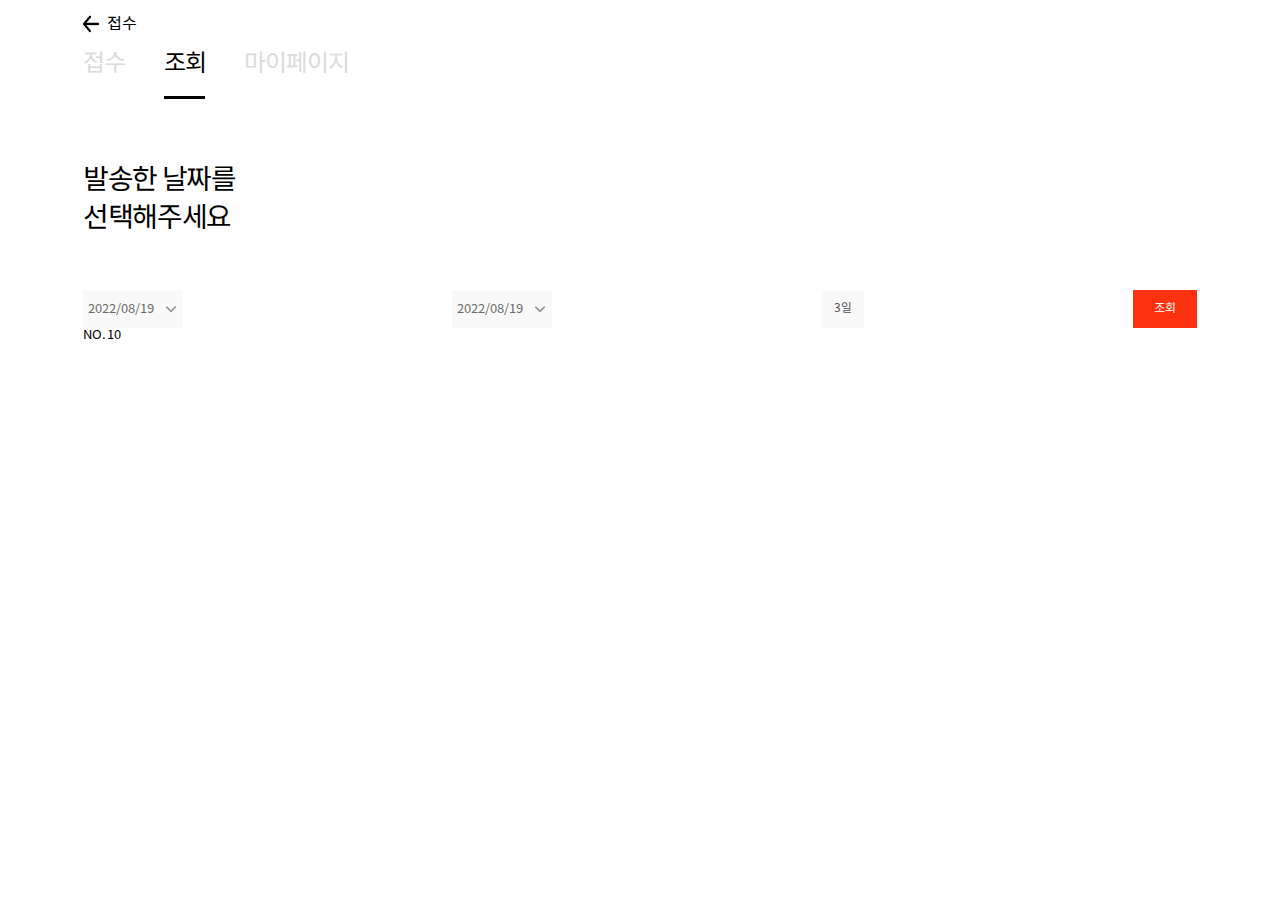
==== html/lookup.html @ a94cf65e "." ====
<!DOCTYPE html>
<html lang="ko">
<head>
  <meta charset="UTF-8">
  <meta http-equiv="X-UA-Compatible" content="IE=edge">
  <meta name="viewport" content="width=device-width, initial-scale=1.0">
  <title>HOME NUMBER META</title>
  <link rel="stylesheet" href="../asset/css/common.css">
</head>
<body>
   <div class="wrap">
    <div class="wrap_inner">
      <div class="head">
        <div class="logoBox">
          <a href=""><img src="../asset/images/previousPage_icon.png" alt="" class="previousIcon"></a>
          <p class="headTitle">접수</p>
        </div>
      </div>
      <div class="mainCon" id="lookup">
        <div class="miniNav flexBox">
          <a href="./receipt.html"><p>접수</p></a>
          <a href="./lookup.html"><p class="active">조회</p></a>
          <a href=""><p>마이페이지</p></a>
        </div>
        <p class="title">
          발송한 날짜를<br/>
          선택해주세요
        </p>
        <div class="dateBox">
          <div class="selectBox">
            <select name="" id="">
              <option value="">2022/08/19</option>
              <option value="">2022/08/20</option>
              <option value="">2022/08/21</option>
              <option value="">2022/08/22</option>
              <option value="">2022/08/23</option>
              <option value="">2022/08/24</option>
            </select>
            <img src="../asset/images/select_arrow.png" alt="">
          </div>
          <div class="selectBox">
            <select name="" id="">
              <option value="">2022/08/19</option>
              <option value="">2022/08/20</option>
              <option value="">2022/08/21</option>
              <option value="">2022/08/22</option>
              <option value="">2022/08/23</option>
              <option value="">2022/08/24</option>
            </select>
            <img src="../asset/images/select_arrow.png" alt="">
          </div>
          <input type="text" value="3일">
          <button>조회</button>
        </div>
        <div class="contents">
          <div class="item">
            <p class="itemNum">NO. 10</p>
            
          </div>
        </div>
      </div>
    </div>
   </div>
   <script src="../asset/js/jquery-1.11.3.min.js"></script>
   <script src="../asset/js/default.js"></script>
</body>
</html>
---- asset/css/common.css ----
@charset "utf-8";

@font-face {
  font-family: 'notoSans';
  src: url("../font/notokr-light.eot");
  src: url("../font/notokr-light.eot?#iefix") format("embedded-opentype"), url("../font/notokr-light.woff") format("woff"), url("../font/notokr-light.ttf") format("truetype");
  font-weight: 300;
  font-style: normal;
}
@font-face {
  font-family: 'notoSans';
  src: url("../font/notokr-regular.eot");
  src: url("../font/notokr-regular.eot?#iefix") format("embedded-opentype"), url("../font/notokr-regular.woff") format("woff"), url("../font/notokr-regular.ttf") format("truetype");
  font-weight: 400;
  font-style: normal;
}
@font-face {
  font-family: 'notoSans';
  src: url("../font/notokr-medium.eot");
  src: url("../font/notokr-medium.eot?#iefix") format("embedded-opentype"), url("../font/notokr-medium.woff") format("woff"), url("../font/notokr-medium.ttf") format("truetype");
  font-weight: 500;
  font-style: normal;
}
@font-face {
  font-family: 'notoSans';
  src: url("../font/notokr-bold.eot");
  src: url("../font/notokr-bold.eot?#iefix") format("embedded-opentype"), url("../font/notokr-bold.woff") format("woff"), url("../font/notokr-bold.ttf") format("truetype");
  font-weight: 700;
  font-style: normal;
}

/* reset */
html, body {position:relative; -webkit-font-smoothing:antialiased;height:100%}
html, body, div, span, object, iframe, h1, h2, h3, h4, h5, h6, p, a, button, address, em, img, small, strong, sub, sup, dl, dt, dd, ol, ul, li, fieldset, form, label, legend,table, caption, tbody, tfoot, thead, tr, th, td, hr {margin:0; padding:0;box-sizing:border-box;}
body {padding:0; background:#fff; font-family: 'notoSans', sans-serif;font-size:13px;font-weight:400;color:#000;box-sizing:border-box;line-height:1.2;letter-spacing:-0.025em;word-break: keep-all;}
h1, h2, h3, h4, h5, h6 {font-weight:normal}
ol, ul, li {list-style:none}
table {width:100%; border-collapse:separate; border-spacing:0}
form, fieldset, iframe {display:block; border:0}
img, button {border:0 none; vertical-align:middle}
hr {height:0; display:none}
i, em, address {font-style:normal}
label, button {cursor:pointer}
strong{font-weight:normal;}
caption, legend {width:0; height:0; margin:0; padding:0; text-indent:-9999em; overflow:hidden; font-size:0;}
.blind {position:absolute !important; left:-9999em; width:0; height:0; margin:0; padding:0; text-indent:-9999em; overflow:hidden; font-size:0; line-height:0;}
header, footer, section, article, aside, nav, hgroup, details, menu, figure, figcaption {display:block;box-sizing:border-box;}
input, textarea, select {margin:0; padding:0; font-family:'notoSans', sans-serif; font-size:13px;  color:#000; vertical-align:middle;box-sizing:border-box;}
select{appearance:none;-webkit-appearance:none;-moz-appearance:none;}
select::-ms-expand {display:none}
textarea {border: 1px solid #000; resize:none; overflow-y:auto}
button {overflow:visible; margin:0; padding:0; border:0 none; background:none; font-size:0; font-family:'Roboto', 'notoSans', sans-serif; vertical-align:top; cursor:pointer;}
button::-moz-focus-inner {border:0; padding:0;}
.ellipsis {display:block; overflow:hidden; white-space:nowrap; text-overflow:ellipsis;}
a {color:#000; text-decoration:none; word-break:break-all;}
a:link, a:visited, a:hover, a:active, a:focus {text-decoration:none;}
input:-webkit-autofill{-webkit-box-shadow:0 0 0px 1000px white inset;}

/* Interval */
.mt0{margin-top:0px !important}
.mt5{margin-top:5px !important}
.mt6{margin-top:6px !important}
.mt10{margin-top:10px !important}
.mt15{margin-top:15px !important}
.mt20{margin-top:20px !important}
.mt25{margin-top:25px !important}
.mt30{margin-top:30px !important}
.mt35{margin-top:35px !important}
.mt40{margin-top:40px !important}
.mt50{margin-top:50px !important}
.mt60{margin-top:60px !important}
.mt70{margin-top:70px !important}
.mt80{margin-top:80px !important}
.mt90{margin-top:90px !important}
.mt100{margin-top:100px !important}

.mb0{margin-bottom:0px !important}
.mb6{margin-bottom:6px !important}
.mb10{margin-bottom:10px !important}
.mb15{margin-bottom:15px !important}
.mb20{margin-bottom:20px !important}
.mb30{margin-bottom:30px !important}
.mb40{margin-bottom:40px !important}
.mb50{margin-bottom:50px !important}
.mb60{margin-bottom:60px !important}
.mb70{margin-bottom:70px !important}
.mb80{margin-bottom:80px !important}
.mb90{margin-bottom:90px !important}
.mb100{margin-bottom:100px !important}

.ml0{margin-left:0px !important}
.ml10{margin-left:10px !important}
.ml15{margin-left:15px !important}
.ml20{margin-left:20px !important}
.ml30{margin-left:30px !important}
.ml40{margin-left:40px !important}
.ml50{margin-left:50px !important}
.ml60{margin-left:60px !important}
.ml70{margin-left:70px !important}
.ml80{margin-left:80px !important}
.ml90{margin-left:90px !important}
.ml100{margin-left:100px !important}

.mr0{margin-right:0px !important}
.mr10{margin-right:10px !important}
.mr20{margin-right:20px !important}
.mr30{margin-right:30px !important}
.mr40{margin-right:40px !important}
.mr50{margin-right:50px !important}
.mr60{margin-right:60px !important}
.mr70{margin-right:70px !important}
.mr80{margin-right:80px !important}
.mr90{margin-right:90px !important}
.mr100{margin-right:100px !important}

/* floating */
.fl {float:left;}
.fr {float:right !important;}
.fn {float:none !important;}
.cl {clear:both;}

/* Align */
.tal{text-align:left !important}
.tac{text-align:center !important}
.tar{text-align:right !important}
.aTop{vertical-align:top !important}
.aMid{vertical-align:middle !important}
.aBtm{vertical-align:bottom !important}

/* border */
.bdBtmNo{border-bottom:0 !important}
.bdTopNo{border-bottom:0 !important}
.bdLeftNo{border-bottom:0 !important}
.bdRightNo{border-bottom:0 !important}

/* font weight */
.fontN{font-weight:400 !important}
.fontR{font-weight: 500 !important;}
.fontB{font-weight:700 !important}

/* Input */
input[type=text],input[type=password],input[type=number] {width: 100%;height: 40px;background-color: #F9F9F9;border: none; padding-left: 7px;font-size: 16px;line-height: 40px; margin-top:9px;}
input[type=text]::placeholder,input[type=password]::placeholder {font-size: 16px;line-height: 40px;color: #DBDBDB;}
input[type=text]:focus,input[type=password]:focus{outline: none;}
input[type=submit] {width: 100%;height: 48px;background-color: #FF3210;box-shadow: 2px 3px 5px rgba(0, 0, 0, 0.15);font-weight: 400;font-size: 16px;line-height: 22px;color: #FFFFFF;border: none;margin-top: 22px;}
.inputBox {position: relative; margin-top: 8px;}

/* select */
.selectBox{  position: relative;  width: 150px;  height: 28px;  margin-top: 16px;}
select{  width: 100%;  height: 100%;  padding-left: 5px;  color: #6B6B6B;  background-color: #F9F9F9;  outline: none;  border: none;}
.selectBox img {  position: absolute;  top: 50%;  right: 0;  transform: translate(-50%,-50%);}
select option {  color: #000;  background-color: #fff;}
select option::-ms-check {  color: #fff;  background-color: #000;}

/* COMMON */
.wrap {width: 100vw;}
.wrap_inner {width: 87vw;min-width: 328px;margin: 0 auto;padding-bottom: 16px;}
.head {width: 100%;height: 48px;}
.head .logoBox {display: flex;align-items: center;width: 64px;height: 48px;}
.head .logoBox img{width: 100%;}
.head .logoBox img.previousIcon{width: 16px;}
.head .logoBox .headTitle{font-size: 16px; margin-left: 8px; line-height: 22px;}
.xIcon {position: absolute; top: 50%; right: 12px; transform: translate(-50%,-50%); cursor: pointer;display: none;}
.flexBox {display: flex;}
.flexBox input{width: calc(100% - 131px);}
.flexBox button {margin-top: 9px;}

.title {font-weight: 100;font-size: 28px;line-height: 38px;}
.login_idBox{margin-top: 24px;}
.errMsgBox{position: absolute;top:100%; font-size: 12px; line-height: 16px;color: #FF3210;margin-top: 7px; display: none;}
.passMsgBox{position: absolute; font-size: 12px; line-height: 16px;color: #02B82A;margin-top: 7px; display: block;}
.check_fake{position: relative;display: block;width: 16px;height: 16px;background-image: url('../images/check_no.png');background-size: cover;float: left;margin-right: 15px;top: 2px;}
.fakeBox{margin-top: 9px;font-size: 16px;line-height: 22px;margin-bottom: 24px;}
.fakeBox::after{clear: both;}
.fakeBox input {display: none;}
.check_fake.active{background-image: url('../images/check_on.png');}
.phone_certiBox {display: flex;}
.phone_certiBox input{width: calc(100% - 131px);}
.certiNumBtn {width: 118px !important;height: 40px;margin-left: 13px;background: #DBDBDB;font-size: 16px;line-height: 22px;color: #FFFFFF;margin-top: 9px;}
.resetPwLink {font-size: 12px;line-height: 16px;color: #191919;margin-top: 10px;text-align: center;}
.resetPwLink a{color: #2BB2FF;margin-left: 5px;}
.signOutLink {font-size: 12px;line-height: 16px;text-align: center;color: #191919;margin-top: 63px;}
.signOutLink a{font-weight: 600;margin-left: 6px;}
textarea {width: 100%; height: 72px;padding: 8px 4px 6px 8px;}
.essential {font-size: 12px;line-height: 16px;color: #FF3210;}

/* miniNav */
.miniNav p{font-size: 24px;line-height: 33px;letter-spacing: -0.05em;margin-right: 39px;color: #DBDBDB;}

.miniNav p.active{color: #000;padding-bottom: 15px;border-bottom: 3px solid #000;}

/* Login */
#login{ padding-top: 50px;}

/* Reset Password */
#resetPw { margin-top: 85px;}
#resetPw .title{  margin-bottom: 53px;}
#resetPw input[type=submit]{  margin-top: 58px;}
#resetPw .signOutLink{  position: absolute;  left: 50%;  bottom: 16px;  transform: translate(-50%,-50%);}

/* signup TOS */
#signupTOS{  margin-top: 48px;}
#signupTOS .logoBox {  width: 100%;  text-align: center;}
#signupTOS .logoBox img{  width: 129px;}
#signupTOS .fakeBox {  margin-bottom: 8px;}
#signupTOS .tosBox:nth-child(2) {  margin-top: 48px;}
#signupTOS .tosBox:nth-child(3) {  margin-top: 40px;}
#signupTOS .tosBox:nth-child(5) {  margin-top: 38px;}
#signupTOS input[type=submit] {  margin-top: 32px;}

/* signup */
#signup{  margin-top: 48px; padding-bottom: 56px;}
#signup .logoBox {  width: 100%;  text-align: center;}
#signup .logoBox img{  width: 129px;}
#signup .inputBox {margin-top: 24px;}
#signup .inputBox > p{font-size: 16px;line-height: 22px;color: #191919;}
#signup .phone_certiBox button{background-color: #FF3210;}

/* receipt */
#receipt .selectCourier {margin-top: 55px;}
#receipt .selectCourier .title{  position: relative;  font-size: 20px;  line-height: 27px;  letter-spacing: -0.05em;  font-weight: 400;}
#receipt .selectCourier .title img{  position: absolute;  bottom: 0;  margin-left: 8px;  width: 33px;}
#receipt .tabBox {  margin-top: 30px;}
#receipt .tabBox .tabMenu {  justify-content: space-between;}
#receipt .tabBox .tabMenu p{display: flex; justify-content: center; align-items: center;  width: 150px;  height: 52px;  background-color: #DBDBDB;  color: #fff;  font-size: 16px; cursor: pointer;}
#receipt .tabBox .tabMenu p.active{  background: #FF3210;  box-shadow: 2px 3px 5px rgba(0, 0, 0, 0.15);}
#receipt .tab { display: none;}
#receipt .tab.active { display: block;}
#receipt .tab .p1 {  font-size: 16px;line-height: 22px;letter-spacing: 0.05em;color: #535353;margin-top: 28px;}
#receipt .tab01 .numPad {  margin-top: 12px;}
#receipt .tab01 .homenumberBox {  display: flex;  height: 98px;  background: #F9F9F9;}
#receipt .tab01 .homenumberBox input{  font-size: 42px;  line-height: 57px;  margin-top: 30px;  color: #000000;  border-bottom: 1px solid #000;  letter-spacing: 0.05em;}
#receipt .tab01 .padInner{  height: 288px;  border: 1px solid #DBDBDB;}
#receipt .tab01 .padInner .num{  display: grid;  grid-template: 70px 70px 70px 70px / 100px 100px 100px;  padding: 7px 14px;}#receipt .tab .padInner .num .item{display: flex;  flex-direction: column;  justify-content: center;  align-items: center;}
#receipt .tab01 .padInner .num p{  text-align: center;}
#receipt .tab01 .padInner .num p:nth-child(1){  font-size: 28px;  line-height: 38px;  letter-spacing: -0.05em;}
#receipt .tab01 .padInner .num p:nth-child(2){  font-size: 12px;  line-height: 14px;  text-align: center;  letter-spacing: -0.05em;  color: #DBDBDB;}
#receipt .tab02 .info{  margin-top: 12px;  background-color: #F9F9F9;  padding-bottom: 43px;}
#receipt .tab02 .info .item > p{  display: flex;  align-items: flex-end;  margin-bottom: 8px;  font-size: 16px;  line-height: 22px;  height: 36px;}
#receipt .tab02 .info .item input{  height: 40px;  background-color: #fff;  margin-top: 0;}
#receipt .tab02 .info .item input::placeholder{  font-size: 12px;  line-height: 16px;  letter-spacing: 0.05em;  color: #DBDBDB;}
#receipt .tab02 .info .item02 .flexBox {  justify-content: space-between;  padding-right: 2px;}
#receipt .tab02 .info .item .selectBox {  width: 100px;  height: 40px;  margin-top: 0;}
#receipt .tab02 .info .item .selectBox select{  width: 100%;  height: 100%;  background-color: #fff;  font-size: 16px;line-height: 22px;}
#receipt .tab02 .info .item02 input {  width: 100px;}
#receipt .tab02 .info .item03 .flexBox {  justify-content: space-between;}
#receipt .tab02 .info .item03 input{  width: 88px;}
#receipt .tab02 .info .item03 p{  line-height: 40px;  margin: 0 6px;}
#receipt .tab02 .info .item03 button{  width: 120px;  height: 40px;  background-color: #FF3210;  margin-top: 0;  margin-left: 15px;  font-size: 16px;line-height: 22px;letter-spacing: 0.05em;color: #FFFFFF;}

#receipt input { font-size: 14px;  line-height: 19px;  letter-spacing: -0.05em;  color: #6B6B6B;}
#receipt .receiptBoxType {  margin-top: 6px;}
#receipt .p3 {  margin-top: 22px;  font-size: 20px;line-height: 27px;letter-spacing: -0.05em;}
#receipt .receiptInput {  position: relative;  width: 150px;  height: 28px;  margin-top: 16px;}
#receipt .receiptInput input{  width: 100%;  height: 100%;  margin-top: 0;}
#receipt .receiptInput input::placeholder{  font-weight: 100;font-size: 14px;line-height: 19px;color: #DBDBDB;}
#receipt .receiptPrice .receiptInput p{  position: absolute;  top: 50%;  left: calc(100% + 10px);  transform: translate(-50%,-50%);  font-weight: 100;font-size: 16px;line-height: 22px;color: #191919;}
#receipt .receiptBoxAmount input { padding-left: 0; text-align: center;}
#receipt .receiptBoxAmount button{  position: absolute;  top: 0;  width: 28px;height: 28px;background: #FF3210;margin-top: 0;color: #fff;}
#receipt .receiptBoxAmount .minusBtn {  left: 0;}
#receipt .receiptBoxAmount .plusBtn {  right: 0;}
#receipt .receiptMessage textarea {width: 328px;  height: 72px;  left: 16px;  top: 1207px;  background: #F9F9F9;  outline: none;  border: none;  font-size: 14px;line-height: 19px;letter-spacing: -0.05em;color: #6B6B6B;}

#receipt .submitBtnBox {  justify-content: space-between;  width: 100%;  height: 52px;  margin-top: 32px;  margin-bottom: 56px;}
#receipt .submitBtnBox button{  width: 150px;  height: 100%;  background: #FF3210;box-shadow: 2px 3px 5px rgba(0, 0, 0, 0.15);font-size: 16px;line-height: 22px;letter-spacing: -0.05em;color: #FFFFFF;}

/* addressSearchP */
.popupBack {  display: flex;  justify-content: center;  align-items: center;  position: fixed;  top: 0;  left: 0;  width: 100vw;  height: 100vh;  background: rgba(0, 0, 0, 0.4);  z-index: 99;}
.popupLayer {  position: relative;  width: 328px;  height: 657px;  background-color: #fff;}
.popupLayer .popupInner{  padding: 11px 12px; height: 100%;}
.popupLayer .popupInner .p1{  font-size: 20px;  line-height: 27px;  letter-spacing: -0.05em;}
.popupLayer .popupInner .tab{  width: 100%;  margin-top: 10px;  margin-bottom: 16px;}
.popupLayer .popupInner .tab p {  display: flex;  justify-content: center;  align-items: center;  width: 50%;  height: 52px;  color: #fff;  background-color: #DBDBDB;}
.popupLayer .popupInner .tab p.active {  background-color: #000;}
.popupLayer .popupInner .p2 {  font-size: 12px;  line-height: 16px;  letter-spacing: -0.05em;  margin-top: 4px;  color: #535353;}
.popupLayer .popupInner .searchBox {  margin-top: 32px;}
.popupLayer .popupInner .searchBox input{  width: calc(100% - 64px);  height: 36px;  font-size: 12px;  line-height: 16px;  letter-spacing: -0.05em;  padding-left: 4px;}
.popupLayer .popupInner .searchBox input::placeholder{  color: #535353;  font-size: 12px;  line-height: 16px;}
.popupLayer .popupInner .searchBox button {  width: 64px;  height: 36px;  background-color: #FF3210;  font-size: 12px;line-height: 16px;letter-spacing: -0.05em;color: #FFFFFF;}
.popupLayer .popupInner .p3 {  font-size: 12px;  line-height: 16px;  letter-spacing: -0.05em;  color: #535353;  margin-top: 22px;}
.popupLayer .popupInner .p3 span{  color: #FF3210;}
.popupLayer .popupInner .resultBox{  height: 216px;  margin-top: 24px;  background-color: #F9F9F9;}
.popupLayer .popupInner .resultBox .resultBox_inner{  padding: 16px 26px;}
.popupLayer .popupInner .resultBox .resultBox_inner li{  display: flex;  position: relative;}
.popupLayer .popupInner .resultBox .resultBox_inner li + li{  margin-top: 8px;}
.popupLayer .popupInner .resultBox .resultBox_inner li .whiteCircle{  position: absolute;  left: -18px;  width: 12px;  height: 12px;  background-color: #fff;  border-radius: 50%;}
.popupLayer .popupInner .resultBox .resultBox_inner li .whiteCircle::after{  content: "";  position: absolute;  top: 50%;  left: 50%;  transform: translate(-50%,-50%);  width: 6px;  height: 6px;  border-radius: 50%;  background-color: #fff;}
.popupLayer .popupInner .resultBox .resultBox_inner li .whiteCircle span{  display: none;  width: 12px;  height: 12px;  background-color: #FF3210;  border-radius: 50%;}
.popupLayer .popupInner .resultBox .resultBox_inner li.active .whiteCircle span{  display: block;}
.popupLayer .popupInner .resultBox .resultBox_inner li .zipCode{  margin-right: 16px;}
.popupLayer .popupInner .paging {  text-align: center;  margin-top: 12px;}
.popupLayer .popupInner .paging img{  margin: 0 24px;}
.popupLayer .popupInner button.success {position: absolute; left: 50%;  bottom: 17px;  transform: translateX(-50%);  width: 304px;  height: 52px;  font-size: 12px;  line-height: 16px;  letter-spacing: -0.05em;  color: #FFFFFF;  background: #DBDBDB;  box-shadow: 2px 3px 5px rgba(0, 0, 0, 0.15);  margin-top: 12px;}
.popupLayer .popupInner button.success.active {background: #FF3210;  box-shadow: 2px 3px 5px rgba(0, 0, 0, 0.15); }

/* lookup */
#lookup .title {
  font-size: 28px;
  line-height: 38px;
  letter-spacing: -0.05em;
  margin-top: 63px;
  font-weight: 400;
}
#lookup .dateBox {
  display: flex;
  justify-content: space-between;
  margin-top: 52px;
}
#lookup .dateBox .selectBox{
  position: relative;
  width: 100px;
  height: 38px;
  margin-top: 0;
}
#lookup .dateBox .selectBox img{
  width: 10px;
  margin-right: 2px;
}
#lookup .dateBox input{
  width: 42px;
  height: 38px;
  margin-top: 0;
  font-weight: 400;
font-size: 12px;
line-height: 16px;
text-align: center;
color: #535353;
padding: 0;
}
#lookup .dateBox button{
  width: 64px;
  height: 38px;
  background-color: #FF3210;
  font-size: 12px;
line-height: 16px;
text-align: center;
color: #FFFFFF;
}
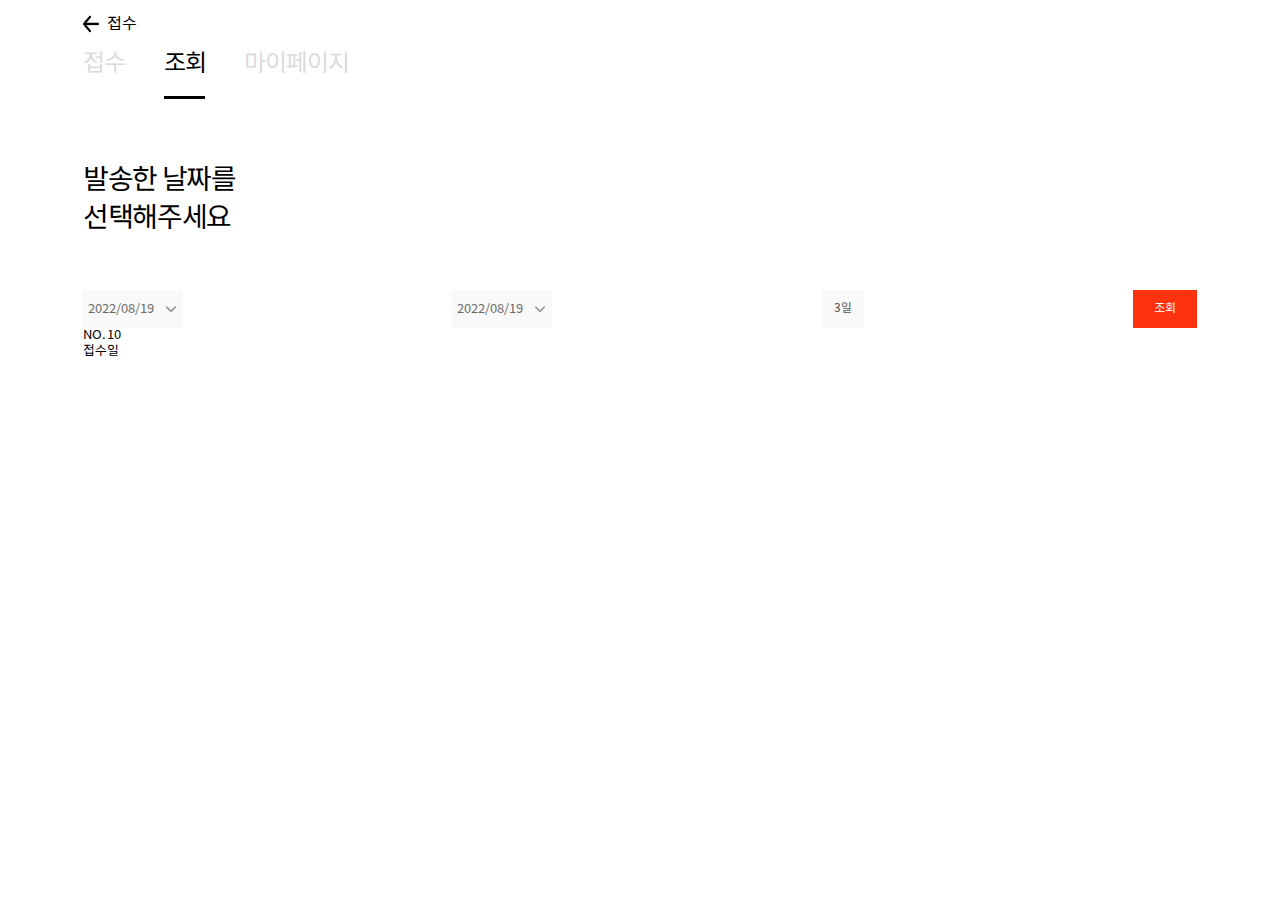
==== commit ba84aac8: "." ====
--- a/html/lookup.html
+++ b/html/lookup.html
@@ -55,7 +55,12 @@
         <div class="contents">
           <div class="item">
             <p class="itemNum">NO. 10</p>
-            
+            <div class="itemBox">
+              <div class="itemdate">
+                <p class="itemTitle">접수일</p>
+                
+              </div>
+            </div>
           </div>
         </div>
       </div>
--- a/asset/css/common.css
+++ b/asset/css/common.css
@@ -151,6 +151,11 @@
 .selectBox img {  position: absolute;  top: 50%;  right: 0;  transform: translate(-50%,-50%);}
 select option {  color: #000;  background-color: #fff;}
 select option::-ms-check {  color: #fff;  background-color: #000;}
+
+.link a {
+  margin: 50px;
+  line-height: 30px;
+}
 
 /* COMMON */
 .wrap {width: 100vw;}
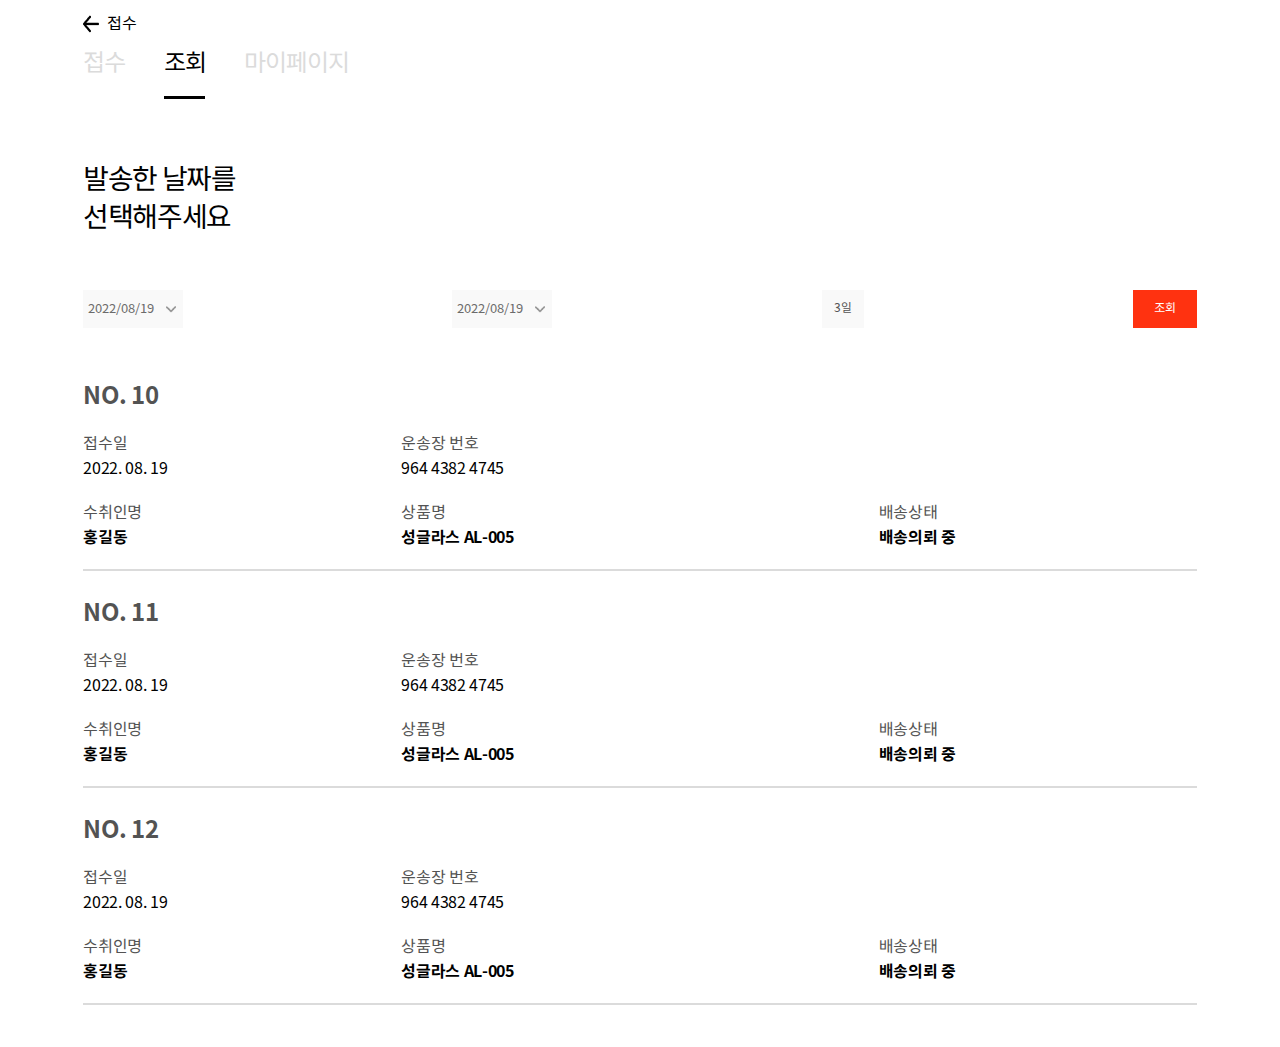
==== commit c85b1c2c: "." ====
--- a/html/lookup.html
+++ b/html/lookup.html
@@ -20,7 +20,7 @@
         <div class="miniNav flexBox">
           <a href="./receipt.html"><p>접수</p></a>
           <a href="./lookup.html"><p class="active">조회</p></a>
-          <a href=""><p>마이페이지</p></a>
+          <a href="./mypage.html"><p>마이페이지</p></a>
         </div>
         <p class="title">
           발송한 날짜를<br/>
@@ -58,7 +58,76 @@
             <div class="itemBox">
               <div class="itemdate">
                 <p class="itemTitle">접수일</p>
-                
+                <p class="itemCon01">2022. 08. 19</p>
+              </div>
+              <div class="itemWaybill">
+                <p class="itemTitle">운송장 번호</p>
+                <p class="itemCon01">964 4382 4745</p>
+              </div>
+              <div class=""></div>
+              <div class="itemReceiver">
+                <p class="itemTitle">수취인명</p>
+                <p class="itemCon02">홍길동</p>
+              </div>
+              <div class="itemName">
+                <p class="itemTitle">상품명</p>
+                <p class="itemCon02">성글라스 AL-005</p>
+              </div>
+              <div class="itemState">
+                <p class="itemTitle">배송상태</p>
+                <p class="itemCon02">배송의뢰 중</p>
+              </div>
+            </div>
+          </div>
+          <div class="item">
+            <p class="itemNum">NO. 11</p>
+            <div class="itemBox">
+              <div class="itemdate">
+                <p class="itemTitle">접수일</p>
+                <p class="itemCon01">2022. 08. 19</p>
+              </div>
+              <div class="itemWaybill">
+                <p class="itemTitle">운송장 번호</p>
+                <p class="itemCon01">964 4382 4745</p>
+              </div>
+              <div class=""></div>
+              <div class="itemReceiver">
+                <p class="itemTitle">수취인명</p>
+                <p class="itemCon02">홍길동</p>
+              </div>
+              <div class="itemName">
+                <p class="itemTitle">상품명</p>
+                <p class="itemCon02">성글라스 AL-005</p>
+              </div>
+              <div class="itemState">
+                <p class="itemTitle">배송상태</p>
+                <p class="itemCon02">배송의뢰 중</p>
+              </div>
+            </div>
+          </div>
+          <div class="item">
+            <p class="itemNum">NO. 12</p>
+            <div class="itemBox">
+              <div class="itemdate">
+                <p class="itemTitle">접수일</p>
+                <p class="itemCon01">2022. 08. 19</p>
+              </div>
+              <div class="itemWaybill">
+                <p class="itemTitle">운송장 번호</p>
+                <p class="itemCon01">964 4382 4745</p>
+              </div>
+              <div class=""></div>
+              <div class="itemReceiver">
+                <p class="itemTitle">수취인명</p>
+                <p class="itemCon02">홍길동</p>
+              </div>
+              <div class="itemName">
+                <p class="itemTitle">상품명</p>
+                <p class="itemCon02">성글라스 AL-005</p>
+              </div>
+              <div class="itemState">
+                <p class="itemTitle">배송상태</p>
+                <p class="itemCon02">배송의뢰 중</p>
               </div>
             </div>
           </div>
--- a/asset/css/common.css
+++ b/asset/css/common.css
@@ -299,45 +299,96 @@
 .popupLayer .popupInner button.success.active {background: #FF3210;  box-shadow: 2px 3px 5px rgba(0, 0, 0, 0.15); }
 
 /* lookup */
-#lookup .title {
-  font-size: 28px;
-  line-height: 38px;
-  letter-spacing: -0.05em;
-  margin-top: 63px;
-  font-weight: 400;
-}
-#lookup .dateBox {
-  display: flex;
-  justify-content: space-between;
-  margin-top: 52px;
-}
-#lookup .dateBox .selectBox{
-  position: relative;
-  width: 100px;
-  height: 38px;
-  margin-top: 0;
-}
-#lookup .dateBox .selectBox img{
+#lookup .title {  font-size: 28px;  line-height: 38px;  letter-spacing: -0.05em;  margin-top: 63px;  font-weight: 400;}
+#lookup .dateBox {  display: flex;  justify-content: space-between;  margin-top: 52px;}
+#lookup .dateBox .selectBox{  position: relative;  width: 100px;  height: 38px;  margin-top: 0;}
+#lookup .dateBox .selectBox img{  width: 10px;  margin-right: 2px;}
+#lookup .dateBox input{  width: 42px;  height: 38px;  margin-top: 0;  font-weight: 400;font-size: 12px;line-height: 16px;text-align: center;color: #535353;padding: 0;}
+#lookup .dateBox button{  width: 64px;  height: 38px;  background-color: #FF3210;  font-size: 12px;line-height: 16px;text-align: center;color: #FFFFFF;}
+#lookup .contents {  margin-top: 52px;}
+#lookup .contents .item{  padding-bottom: 26px;}
+#lookup .contents .item .itemNum{  font-weight: 700;  font-size: 24px;  line-height: 33px;  color: #535353;}
+#lookup .contents .item .itemBox{  position: relative;  display: grid;  grid-template: 1fr 1fr / 0.8fr 1.2fr 0.8fr;  margin-top: 20px;}
+#lookup .contents .item .itemBox::after{  position: absolute;  left: 0;  bottom: 0;  content: "";  width: 100%;  height: 2px;  background-color: #DBDBDB;}
+#lookup .contents .item .itemBox .itemTitle{  font-weight: 400;  font-size: 16px;  line-height: 22px;  color: #535353;  margin-bottom: 3px;}
+#lookup .contents .item .itemBox .itemCon01{  font-weight: 400;  font-size: 16px;  line-height: 22px;  color: #000000;  margin-bottom: 22px;}
+#lookup .contents .item .itemBox .itemCon02{  font-weight: 700;  font-size: 16px;  line-height: 22px;  color: #000000;}
+
+/* MYPAGE */
+#mypage .profileBox {  margin-top: 63px;  align-items: center;}
+#mypage .profileBox > img{  width: 72px;}
+#mypage .profileBox > div{  margin-left: 20px;}
+#mypage .profileBox > div .flexBox{  align-items: center;}
+#mypage .profileBox > div .flexBox > img{  width: 21px;}
+#mypage .profileBox > div .flexBox p{  width: 199px;  height: 20px;  position: relative;  font-size: 12px;  line-height: 20px;  letter-spacing: -0.05em;  color: #FFFFFF;  background-color: #000;  margin-left: 13px;  padding-left: 6px;}
+#mypage .profileBox > div .flexBox p img:nth-child(1){  position: absolute;  top: 50%;  left: -3px;  transform: translate(-50%,-50%);}
+#mypage .profileBox > div .flexBox p img:nth-child(2){  position: relative;  width: 8px;  margin-left: 4px;  margin-bottom: 2px;}
+#mypage .profileBox .profileName{  font-size: 24px;  line-height: 33px;  letter-spacing: -0.05em;  margin-top: 9px;}
+#mypage .tabBox{  margin-top: 41px;}
+#mypage .tabBox p:nth-child(1) a{  font-size: 28px;  line-height: 38px;  letter-spacing: -0.05em;  color: #DBDBDB;}
+#mypage .tabBox p{  font-size: 24px;  line-height: 33px;  letter-spacing: -0.05em;  margin-bottom: 32px;}
+#mypage .tabBox p img{  margin-left: 24px;}
+#mypage .tabBox p:nth-child(3) img{  margin-left: 45px;  margin-bottom: 5px;}
+#mypage .logoBox {  position: absolute;  left: 50%;  bottom: 23px;  transform: translate(-50%,-50%);  text-align: center;}
+#mypage .logoBox .flexBox{  display: flex;  justify-content: center;  margin-left: 10px;  font-size: 10px;line-height: 14px;text-align: center;letter-spacing: -0.05em;}
+#mypage .logoBox img{  width: 55px;  margin-top: 4px;}
+
+/* MYPAGE - INFO */
+#mypageInfo .title {  font-weight: 700;  font-size: 28px;  line-height: 38px;  letter-spacing: -0.05em;  margin-top: 65px;}
+#mypageInfo .subTitle {  font-weight: 700;  font-size: 24px;  line-height: 33px;  letter-spacing: -0.05em;  margin-top: 33px;}
+#mypageInfo form {  margin-top: 32px;}
+#mypageInfo .col {  margin-bottom: 8px;}
+#mypageInfo .col .dl {  display: flex;  align-items: center;  width: 125px;  font-weight: 400;  font-size: 16px;  line-height: 22px;  letter-spacing: -0.05em;  color: #535353;}
+#mypageInfo .col .dr {  width: 211px;  height: 40px;}
+#mypageInfo .col .dr input{  margin-top: 0;  width: 100%;  font-weight: 400;  font-size: 16px;  line-height: 22px;  color: #535353;}
+#mypageInfo .col .dr input::placeholder{  font-size: 12px;  line-height: 16px;    color: #DBDBDB;}
+#mypageInfo .col .dr input:read-only{  background: none;}
+#mypageInfo p.editBtn {  display: flex;  justify-content: center;  align-items: center;  width: 100%;  height: 38px;  background: #FF3210;  font-size: 16px;line-height: 22px;color: #FFFFFF;box-shadow: 2px 3px 5px rgba(0, 0, 0, 0.15);margin-top: 138px;margin-bottom: 45px;}
+#mypageInfo p.editEndBtn {  display: none;  justify-content: center;  align-items: center;  width: 100%;  height: 38px;  background: #FF3210;  font-size: 16px;line-height: 22px;color: #FFFFFF;box-shadow: 2px 3px 5px rgba(0, 0, 0, 0.15);margin-top: 138px;margin-bottom: 45px;}
+
+/* MYPAGE - COURIER MANAGEMENT */
+#courierManagement .title {  font-weight: 700;  font-size: 28px;  line-height: 38px;  letter-spacing: -0.05em;  margin-top: 65px;}
+#courierManagement .selCourier{  margin-top: 33px;}
+#courierManagement .selCourier .dl{  font-size: 24px;  line-height: 33px;  letter-spacing: -0.05em;}
+#courierManagement .selCourier .dr{  margin-left: 58px;}
+#courierManagement .selCourier .dr .selectBox{  margin-top: 0;  width: 174px;  height: 38px;}
+#courierManagement .selCourier .dr select{  width: 100%;  height: 100%;  font-size: 16px;  line-height: 22px;}
+#courierManagement .courierInfo .information{  display: none;}
+#courierManagement .courierInfo .subTitle{  font-size: 24px;  line-height: 33px;  letter-spacing: -0.05em;  margin-top: 72px;  margin-bottom: 28px;}
+#courierManagement .courierInfo .flexBox{  margin-bottom: 26px;}
+#courierManagement .courierInfo .dl{  width: 125px;  font-size: 16px;  line-height: 22px;  letter-spacing: -0.05em;  color: #535353;}
+#courierManagement .courierInfo .dr{  display: flex;  flex-wrap: wrap;  row-gap: 13px;  width: 200px;  font-size: 16px;  line-height: 22px;  color: #000000;}
+#courierManagement .courierInfo .flexBox .inputBox{  width: 90px;  margin-top: 0;  padding-left: 20px;}
+#courierManagement .courierInfo .flexBox input[type=checkBox]{  visibility: hidden;  width: 16px;}
+#courierManagement .courierInfo .flexBox .inputBox label{  position: relative;}
+#courierManagement .courierInfo .flexBox .inputBox label::before{  content: "";  position: absolute;  top: 50%;  left: -15px;  transform: translate(-50%,-50%);  display: block;  width: 16px;  height: 16px;  background-color: #DBDBDB;  border-radius: 50%;}
+#courierManagement .courierInfo .flexBox .inputBox input:checked + label::before{  background-color: #FF3210;}
+#courierManagement .courierInfo .flexBox .inputBox input:checked + label::after{  content: "";  position: absolute;  top: 50%;  left: -15px;  transform: translate(-50%,-50%);  display: block;  width: 8px;  height: 8px;  background-color: #fff;  border-radius: 50%;}
+
+/* MYPAGE - ETC */
+#mypageEtc .title {  font-weight: 700;  font-size: 28px;  line-height: 38px;  letter-spacing: -0.05em;  margin-top: 65px;}
+#mypageEtc .col {
+  margin-top: 43px;
+}
+#mypageEtc .col .dl{
+  align-items: center;
+  width: 50%;
+  font-size: 16px;
+line-height: 22px;
+letter-spacing: -0.05em;
+}
+#mypageEtc .col .dl img{
+  width: 14px;
+  margin-right: 12px;
+}
+#mypageEtc .col:nth-child(3){
+  margin-top: 30px;
+}
+#mypageEtc .col:nth-child(3) .dl img{
   width: 10px;
-  margin-right: 2px;
-}
-#lookup .dateBox input{
-  width: 42px;
-  height: 38px;
-  margin-top: 0;
-  font-weight: 400;
-font-size: 12px;
-line-height: 16px;
-text-align: center;
-color: #535353;
-padding: 0;
-}
-#lookup .dateBox button{
-  width: 64px;
-  height: 38px;
-  background-color: #FF3210;
-  font-size: 12px;
-line-height: 16px;
-text-align: center;
-color: #FFFFFF;
+  margin-right: 14px;
+}
+#mypageEtc .col .dr{
+  width: 50%;
+  text-align: right;
 }